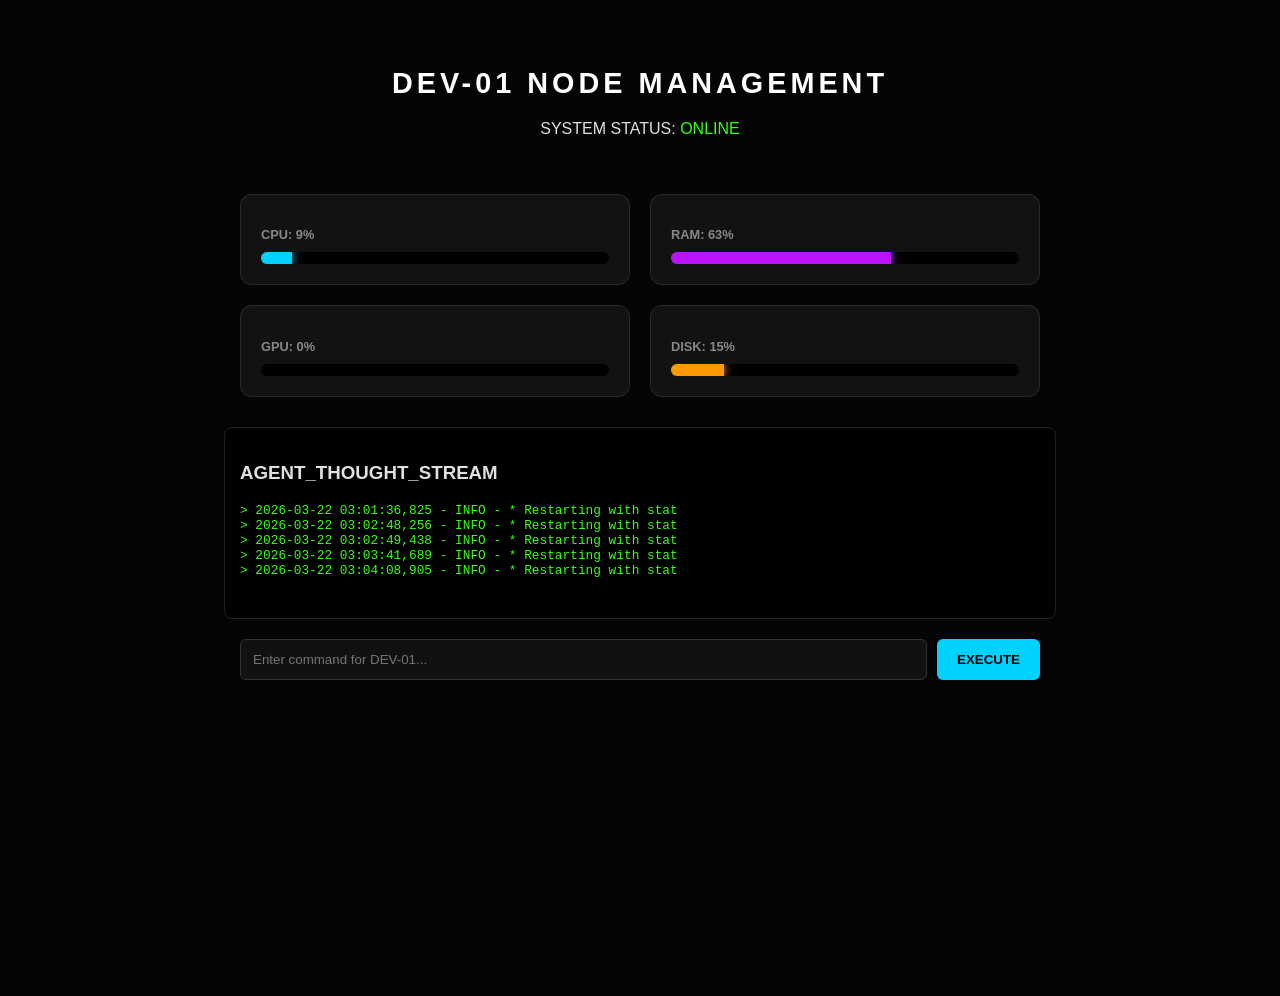
==== Website/index.html @ adb6b615 "feat: Implement system statistics monitoring and display, refactor file management tools, and introd" ====
<!DOCTYPE html>
<html lang="en">

<head>
  <meta charset="UTF-8">
  <meta name="viewport" content="width=device-width, initial-scale=1.0">
  <title>DEV-01 Command Center</title>
  <link rel="stylesheet" href="styles.css">
</head>

<body>

  <header>
    <h1>DEV-01 NODE MANAGEMENT</h1>
    <p>SYSTEM STATUS: <span id="status-text">INITIALIZING...</span></p>
  </header>

  <main id="system-status">
    <div class="status-card cpu">
      <h3>CPU LOAD</h3>
      <div class="bar">
        <div class="fill"></div>
      </div>
    </div>

    <div class="status-card ram">
      <h3>MEMORY USAGE</h3>
      <div class="bar">
        <div class="fill"></div>
      </div>
    </div>

    <div class="status-card network">
      <h3>GPU UTILIZATION</h3>
      <div class="bar">
        <div class="fill"></div>
      </div>
    </div>

    <div class="status-card storage">
      <h3>DISK CAPACITY</h3>
      <div class="bar">
        <div class="fill"></div>
      </div>
    </div>
  </main>

  <section id="console-container">
    <h3>AGENT_THOUGHT_STREAM</h3>
    <div id="log-display"></div>
  </section>

  <section id="command-center">
    <input type="text" id="user-input" placeholder="Enter command for DEV-01..." autocomplete="off">
    <button id="send-btn">EXECUTE</button>
  </section>

  <script src="app.js"></script>
</body>

</html>
---- Website/styles.css ----
:root {
  --bg-dark: #050505;
  --card-bg: rgba(20, 20, 20, 0.9);
  --neon-blue: #00d2ff;
  --neon-purple: #bc13fe;
  --neon-green: #39ff14;
  --neon-orange: #ff9900;
  --text-main: #e0e0e0;
}

body {
  background-color: var(--bg-dark);
  color: var(--text-main);
  font-family: 'Segoe UI', Tahoma, Geneva, Verdana, sans-serif;
  display: flex;
  flex-direction: column;
  align-items: center;
  padding: 40px;
  min-height: 100vh;
}

header {
  text-align: center;
  margin-bottom: 40px;
}

header h1 {
  letter-spacing: 4px;
  font-size: 1.8rem;
  color: #fff;
}

#system-status {
  display: grid;
  grid-template-columns: repeat(2, 1fr);
  gap: 20px;
  width: 100%;
  max-width: 800px;
}

.status-card {
  background: var(--card-bg);
  border: 1px solid rgba(255, 255, 255, 0.1);
  border-radius: 12px;
  padding: 20px;
}

.status-card h3 {
  font-size: 0.8rem;
  color: #888;
  margin-bottom: 10px;
}

.bar {
  width: 100%;
  height: 12px;
  background: #000;
  border-radius: 6px;
  overflow: hidden;
}

.fill {
  height: 100%;
  width: 0%;
  transition: width 0.8s ease-in-out;
}

/* Neon Glows */
.cpu .fill {
  background: var(--neon-blue);
  box-shadow: 0 0 10px var(--neon-blue);
}

.ram .fill {
  background: var(--neon-purple);
  box-shadow: 0 0 10px var(--neon-purple);
}

.network .fill {
  background: var(--neon-green);
  box-shadow: 0 0 10px var(--neon-green);
}

.storage .fill {
  background: var(--neon-orange);
  box-shadow: 0 0 10px var(--neon-orange);
}

#console-container {
  margin-top: 30px;
  width: 100%;
  max-width: 800px;
  background: #000;
  padding: 15px;
  border-radius: 8px;
  border: 1px solid #222;
}

#log-display {
  height: 100px;
  color: var(--neon-green);
  font-family: 'Courier New', monospace;
  font-size: 0.8rem;
  overflow-y: hidden;
}

/* Command Center Styling */
#command-center {
  margin-top: 20px;
  width: 100%;
  max-width: 800px;
  display: flex;
  gap: 10px;
}

#user-input {
  flex-grow: 1;
  background: #111;
  border: 1px solid #333;
  padding: 12px;
  color: #fff;
  border-radius: 6px;
  outline: none;
}

#send-btn {
  background: var(--neon-blue);
  border: none;
  padding: 0 20px;
  border-radius: 6px;
  font-weight: bold;
  cursor: pointer;
}

#send-btn:disabled {
  background: #333;
  cursor: not-allowed;
}
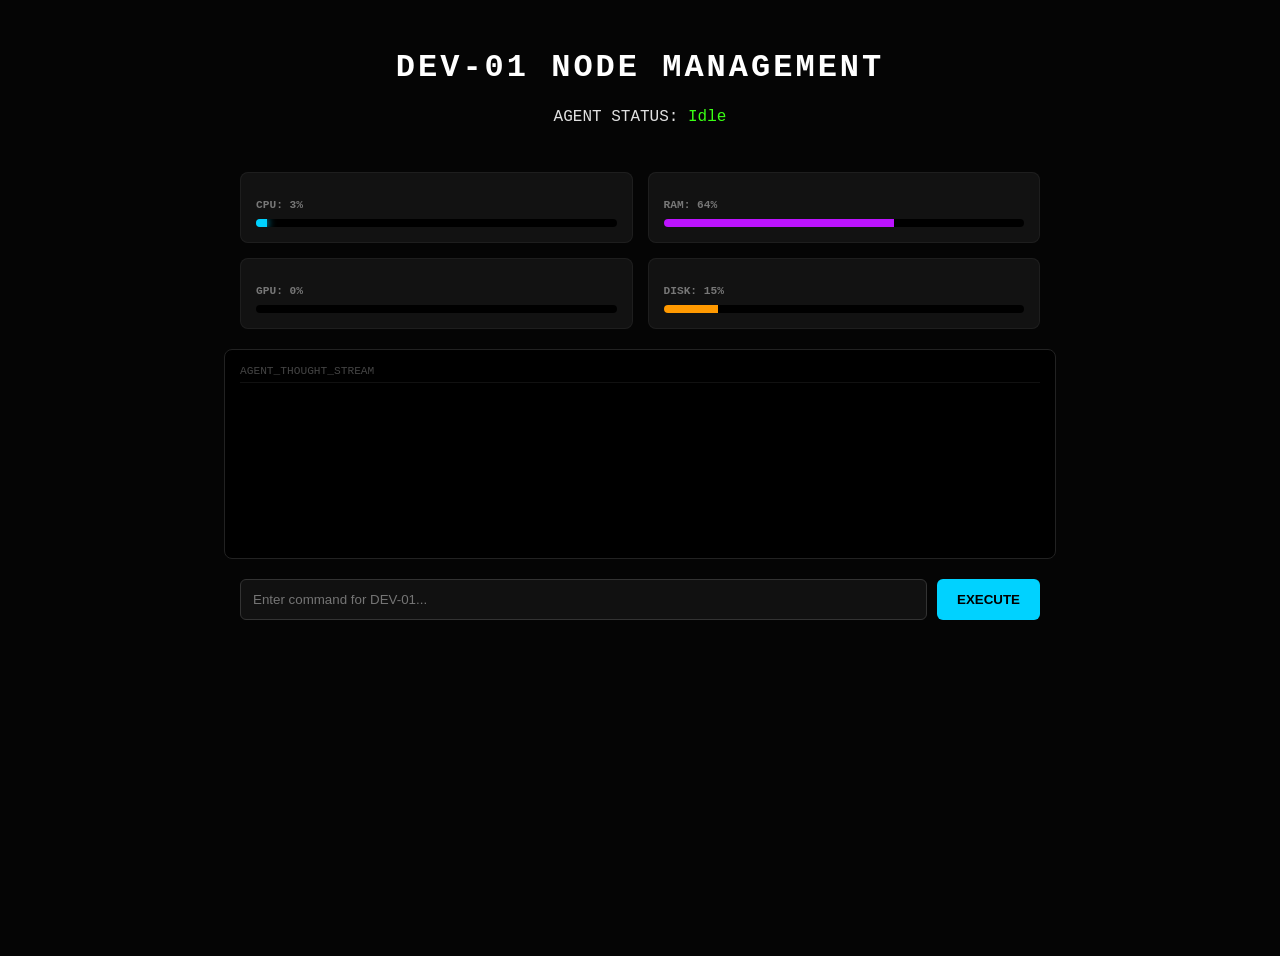
==== commit cc1a30f0: "feat: Remove curses dashboard, refine agent tools and status updates, and update web UI styling." ====
--- a/Website/index.html
+++ b/Website/index.html
@@ -12,42 +12,40 @@
 
   <header>
     <h1>DEV-01 NODE MANAGEMENT</h1>
-    <p>SYSTEM STATUS: <span id="status-text">INITIALIZING...</span></p>
+    <p>AGENT STATUS: <span id="status-text">Idle</span></p>
   </header>
 
   <main id="system-status">
     <div class="status-card cpu">
-      <h3>CPU LOAD</h3>
+      <h3>CPU</h3>
       <div class="bar">
         <div class="fill"></div>
       </div>
     </div>
-
     <div class="status-card ram">
-      <h3>MEMORY USAGE</h3>
+      <h3>RAM</h3>
       <div class="bar">
         <div class="fill"></div>
       </div>
     </div>
-
     <div class="status-card network">
-      <h3>GPU UTILIZATION</h3>
+      <h3>GPU</h3>
       <div class="bar">
         <div class="fill"></div>
       </div>
     </div>
-
     <div class="status-card storage">
-      <h3>DISK CAPACITY</h3>
+      <h3>DISK</h3>
       <div class="bar">
         <div class="fill"></div>
       </div>
     </div>
   </main>
 
-  <section id="console-container">
-    <h3>AGENT_THOUGHT_STREAM</h3>
-    <div id="log-display"></div>
+  <section id="log-container">
+    <div class="container-header">AGENT_THOUGHT_STREAM</div>
+    <div id="log-display">
+    </div>
   </section>
 
   <section id="command-center">
@@ -55,6 +53,11 @@
     <button id="send-btn">EXECUTE</button>
   </section>
 
+  <section id="response-box" class="hidden">
+    <div class="response-header">MISSION_REPORT:</div>
+    <div id="response-content"></div>
+  </section>
+
   <script src="app.js"></script>
 </body>
 
--- a/Website/styles.css
+++ b/Website/styles.css
@@ -2,111 +2,114 @@
   --bg-dark: #050505;
   --card-bg: rgba(20, 20, 20, 0.9);
   --neon-blue: #00d2ff;
-  --neon-purple: #bc13fe;
   --neon-green: #39ff14;
-  --neon-orange: #ff9900;
   --text-main: #e0e0e0;
 }
 
 body {
   background-color: var(--bg-dark);
   color: var(--text-main);
-  font-family: 'Segoe UI', Tahoma, Geneva, Verdana, sans-serif;
+  font-family: 'Segoe UI', monospace;
   display: flex;
   flex-direction: column;
   align-items: center;
-  padding: 40px;
+  padding: 20px;
   min-height: 100vh;
 }
 
 header {
   text-align: center;
-  margin-bottom: 40px;
+  margin-bottom: 30px;
 }
 
 header h1 {
-  letter-spacing: 4px;
-  font-size: 1.8rem;
+  letter-spacing: 3px;
   color: #fff;
 }
 
+/* Hardware Grid */
 #system-status {
   display: grid;
   grid-template-columns: repeat(2, 1fr);
-  gap: 20px;
+  gap: 15px;
   width: 100%;
   max-width: 800px;
+  margin-bottom: 20px;
 }
 
 .status-card {
   background: var(--card-bg);
-  border: 1px solid rgba(255, 255, 255, 0.1);
-  border-radius: 12px;
-  padding: 20px;
+  border: 1px solid rgba(255, 255, 255, 0.05);
+  border-radius: 8px;
+  padding: 15px;
 }
 
 .status-card h3 {
-  font-size: 0.8rem;
-  color: #888;
-  margin-bottom: 10px;
+  font-size: 0.7rem;
+  color: #777;
+  margin-bottom: 8px;
 }
 
 .bar {
   width: 100%;
-  height: 12px;
+  height: 8px;
   background: #000;
-  border-radius: 6px;
+  border-radius: 4px;
   overflow: hidden;
 }
 
 .fill {
   height: 100%;
   width: 0%;
-  transition: width 0.8s ease-in-out;
+  transition: width 0.5s ease;
 }
 
-/* Neon Glows */
 .cpu .fill {
   background: var(--neon-blue);
-  box-shadow: 0 0 10px var(--neon-blue);
+  box-shadow: 0 0 8px var(--neon-blue);
 }
 
 .ram .fill {
-  background: var(--neon-purple);
-  box-shadow: 0 0 10px var(--neon-purple);
+  background: #bc13fe;
 }
 
 .network .fill {
   background: var(--neon-green);
-  box-shadow: 0 0 10px var(--neon-green);
 }
 
 .storage .fill {
-  background: var(--neon-orange);
-  box-shadow: 0 0 10px var(--neon-orange);
+  background: #ff9900;
 }
 
-#console-container {
-  margin-top: 30px;
+/* The Big Black Log Box */
+#log-container {
   width: 100%;
   max-width: 800px;
   background: #000;
+  border: 1px solid #222;
+  border-radius: 8px;
   padding: 15px;
-  border-radius: 8px;
-  border: 1px solid #222;
+  margin-bottom: 20px;
+}
+
+.container-header {
+  font-size: 0.7rem;
+  color: #444;
+  margin-bottom: 10px;
+  border-bottom: 1px solid #111;
+  padding-bottom: 5px;
 }
 
 #log-display {
-  height: 100px;
+  height: 150px;
+  overflow-y: auto;
   color: var(--neon-green);
-  font-family: 'Courier New', monospace;
-  font-size: 0.8rem;
-  overflow-y: hidden;
+  font-size: 0.85rem;
+  line-height: 1.6;
 }
 
-/* Command Center Styling */
+/* Command Center */
 #command-center {
-  margin-top: 20px;
   width: 100%;
   max-width: 800px;
   display: flex;
@@ -132,7 +135,17 @@
   cursor: pointer;
 }
 
-#send-btn:disabled {
-  background: #333;
-  cursor: not-allowed;
+/* Mission Report */
+#response-box {
+  margin-top: 15px;
+  width: 100%;
+  max-width: 800px;
+  padding: 15px;
+  background: rgba(0, 210, 255, 0.05);
+  border: 1px solid var(--neon-blue);
+  border-radius: 8px;
+}
+
+.hidden {
+  display: none;
 }
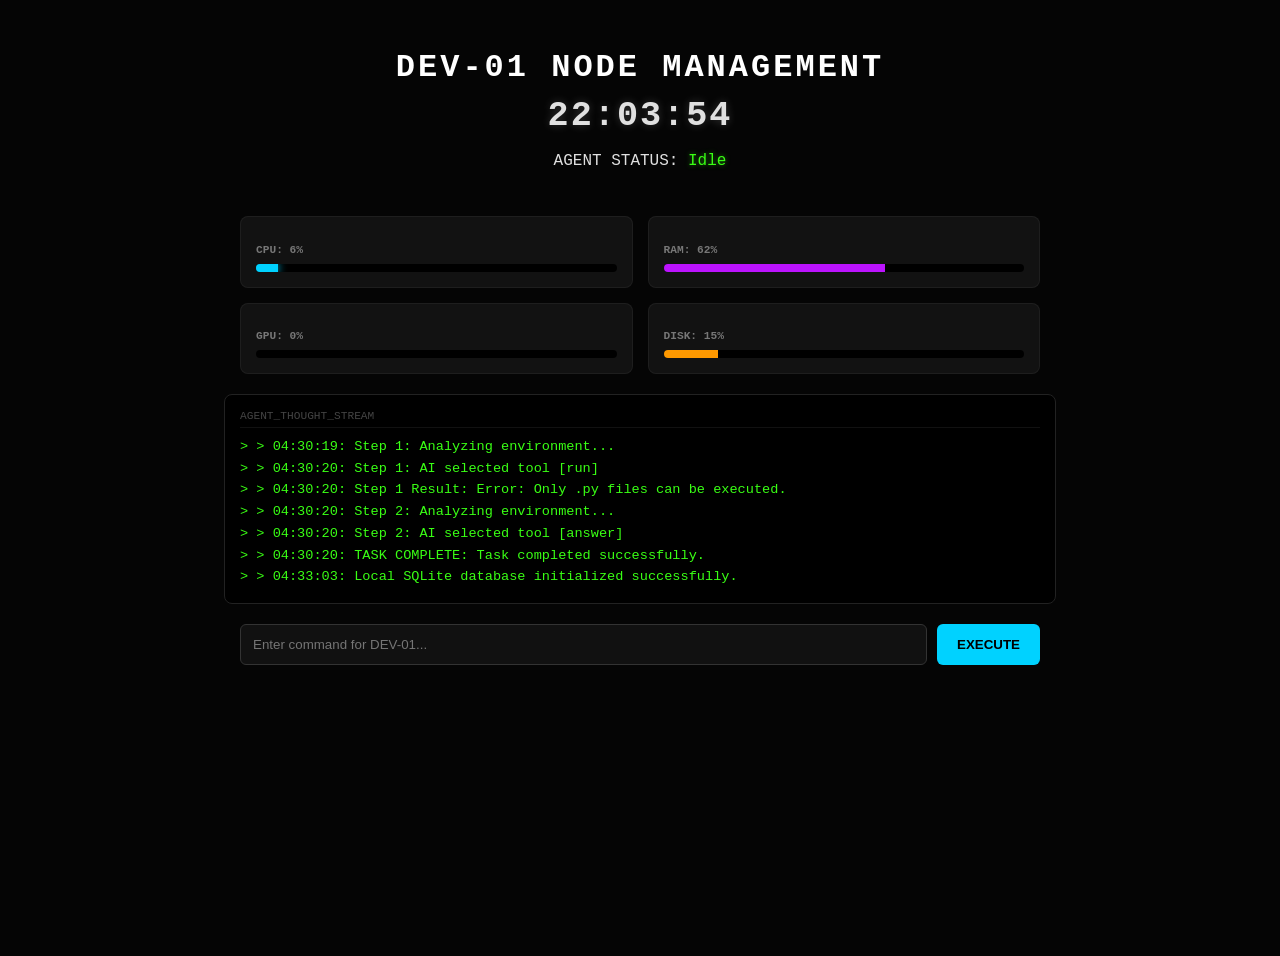
==== commit 7abad866: "feat: Implement digital clock, command history, and abort functionality in the main dashboard, repla" ====
--- a/Website/index.html
+++ b/Website/index.html
@@ -12,7 +12,8 @@
 
   <header>
     <h1>DEV-01 NODE MANAGEMENT</h1>
-    <p>AGENT STATUS: <span id="status-text">Idle</span></p>
+    <div id="digital-clock">00:00:00</div>
+    <p>AGENT STATUS: <span id="status-text" class="status-idle">Idle</span></p>
   </header>
 
   <main id="system-status">
@@ -44,13 +45,13 @@
 
   <section id="log-container">
     <div class="container-header">AGENT_THOUGHT_STREAM</div>
-    <div id="log-display">
-    </div>
+    <div id="log-display"></div>
   </section>
 
   <section id="command-center">
     <input type="text" id="user-input" placeholder="Enter command for DEV-01..." autocomplete="off">
     <button id="send-btn">EXECUTE</button>
+    <button id="abort-btn" class="hidden">ABORT TASK</button>
   </section>
 
   <section id="response-box" class="hidden">
--- a/Website/styles.css
+++ b/Website/styles.css
@@ -25,6 +25,17 @@
 header h1 {
   letter-spacing: 3px;
   color: #fff;
+  margin-bottom: 5px;
+}
+
+/* --- NEW: Clock Styling --- */
+#digital-clock {
+  font-size: 2.2rem;
+  color: var(--text-main);
+  font-weight: bold;
+  letter-spacing: 2px;
+  margin: 10px 0;
+  text-shadow: 0 0 10px rgba(255, 255, 255, 0.2);
 }
 
 /* Hardware Grid */
@@ -108,7 +119,7 @@
   line-height: 1.6;
 }
 
-/* Command Center */
+/* Update your existing #command-center elements */
 #command-center {
   width: 100%;
   max-width: 800px;
@@ -133,6 +144,49 @@
   border-radius: 6px;
   font-weight: bold;
   cursor: pointer;
+  color: #000;
+}
+
+/* NEW: Abort Button Styling */
+#abort-btn {
+  background: #ff0044;
+  border: 1px solid #ff0044;
+  padding: 0 20px;
+  border-radius: 6px;
+  font-weight: bold;
+  cursor: pointer;
+  color: #fff;
+  text-shadow: 0 0 5px rgba(0, 0, 0, 0.5);
+  transition: all 0.2s;
+}
+
+#abort-btn:hover {
+  background: #cc0033;
+  box-shadow: 0 0 10px #ff0044;
+}
+
+/* Ensure hidden overrides block */
+.hidden {
+  display: none !important;
+}
+
+#user-input {
+  flex-grow: 1;
+  background: #111;
+  border: 1px solid #333;
+  padding: 12px;
+  color: #fff;
+  border-radius: 6px;
+  outline: none;
+}
+
+#send-btn {
+  background: var(--neon-blue);
+  border: none;
+  padding: 0 20px;
+  border-radius: 6px;
+  font-weight: bold;
+  cursor: pointer;
 }
 
 /* Mission Report */
@@ -148,4 +202,20 @@
 
 .hidden {
   display: none;
+}
+
+/* Dedicated Status Classes */
+.status-idle {
+  color: #39ff14;
+  text-shadow: 0 0 5px rgba(57, 255, 20, 0.5);
+}
+
+.status-active {
+  color: #00d2ff;
+  text-shadow: 0 0 5px rgba(0, 210, 255, 0.5);
+}
+
+.status-error {
+  color: #ff0000;
+  font-weight: bold;
 }
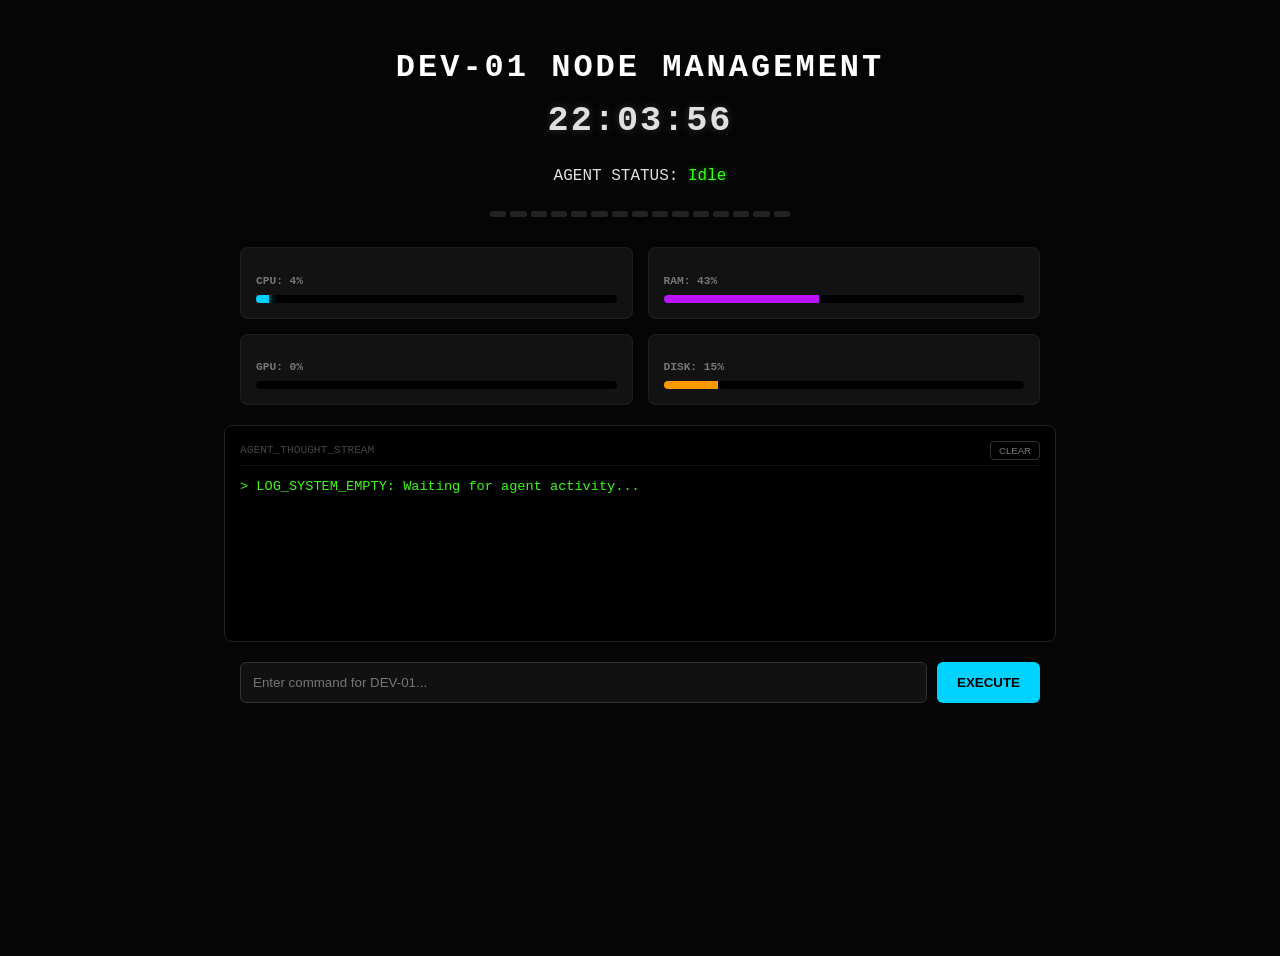
==== commit 76b157e6: "feat: Introduce an agent step progress bar with visual status feedback and add log clearing function" ====
--- a/Website/index.html
+++ b/Website/index.html
@@ -14,6 +14,8 @@
     <h1>DEV-01 NODE MANAGEMENT</h1>
     <div id="digital-clock">00:00:00</div>
     <p>AGENT STATUS: <span id="status-text" class="status-idle">Idle</span></p>
+
+    <div id="step-progress"></div>
   </header>
 
   <main id="system-status">
@@ -44,7 +46,10 @@
   </main>
 
   <section id="log-container">
-    <div class="container-header">AGENT_THOUGHT_STREAM</div>
+    <div class="container-header">
+      <span>AGENT_THOUGHT_STREAM</span>
+      <button id="clear-btn">CLEAR</button>
+    </div>
     <div id="log-display"></div>
   </section>
 
--- a/Website/styles.css
+++ b/Website/styles.css
@@ -20,6 +20,10 @@
 header {
   text-align: center;
   margin-bottom: 30px;
+  width: 100%;
+  display: flex;
+  flex-direction: column;
+  align-items: center;
 }
 
 header h1 {
@@ -28,7 +32,6 @@
   margin-bottom: 5px;
 }
 
-/* --- NEW: Clock Styling --- */
 #digital-clock {
   font-size: 2.2rem;
   color: var(--text-main);
@@ -119,7 +122,7 @@
   line-height: 1.6;
 }
 
-/* Update your existing #command-center elements */
+/* Command Center */
 #command-center {
   width: 100%;
   max-width: 800px;
@@ -147,7 +150,7 @@
   color: #000;
 }
 
-/* NEW: Abort Button Styling */
+/* Abort Button Styling */
 #abort-btn {
   background: #ff0044;
   border: 1px solid #ff0044;
@@ -165,9 +168,131 @@
   box-shadow: 0 0 10px #ff0044;
 }
 
-/* Ensure hidden overrides block */
+/* Mission Report */
+#response-box {
+  margin-top: 15px;
+  width: 100%;
+  max-width: 800px;
+  padding: 15px;
+  background: rgba(0, 210, 255, 0.05);
+  border: 1px solid var(--neon-blue);
+  border-radius: 8px;
+}
+
 .hidden {
   display: none !important;
+}
+
+/* Dedicated Status Classes */
+.status-idle {
+  color: #39ff14;
+  text-shadow: 0 0 5px rgba(57, 255, 20, 0.5);
+}
+
+.status-active {
+  color: #00d2ff;
+  text-shadow: 0 0 5px rgba(0, 210, 255, 0.5);
+}
+
+.status-error {
+  color: #ff0000;
+  font-weight: bold;
+}
+
+/* --- NEW: Step Progress Bar --- */
+#step-progress {
+  display: flex;
+  gap: 4px;
+  width: 100%;
+  max-width: 300px;
+  margin-top: 10px;
+}
+
+.step-segment {
+  flex-grow: 1;
+  height: 6px;
+  background: #222;
+  /* Empty state */
+  border-radius: 2px;
+  transition: all 0.3s ease;
+}
+
+/* The blue active chunks */
+.step-segment.active {
+  background: var(--neon-blue);
+  box-shadow: 0 0 6px var(--neon-blue);
+}
+
+/* The green success flash */
+.step-segment.success {
+  background: var(--neon-green);
+  box-shadow: 0 0 8px var(--neon-green);
+}
+
+/* The red error/abort flash */
+.step-segment.error {
+  background: #ff0044;
+  box-shadow: 0 0 8px #ff0044;
+}
+
+/* ... Keep all your existing top CSS ... */
+
+/* Update The Big Black Log Box */
+#log-container {
+  width: 100%;
+  max-width: 800px;
+  background: #000;
+  border: 1px solid #222;
+  border-radius: 8px;
+  padding: 15px;
+  margin-bottom: 20px;
+}
+
+/* NEW: Flexbox for the header */
+.container-header {
+  font-size: 0.7rem;
+  color: #444;
+  margin-bottom: 10px;
+  border-bottom: 1px solid #111;
+  padding-bottom: 5px;
+  display: flex;
+  justify-content: space-between;
+  align-items: center;
+}
+
+#log-display {
+  height: 150px;
+  overflow-y: auto;
+  color: var(--neon-green);
+  font-size: 0.85rem;
+  line-height: 1.6;
+}
+
+/* NEW: The Clear Button */
+#clear-btn {
+  background: transparent;
+  border: 1px solid #333;
+  color: #777;
+  font-size: 0.6rem;
+  padding: 3px 8px;
+  border-radius: 4px;
+  cursor: pointer;
+  transition: all 0.2s;
+}
+
+#clear-btn:hover {
+  background: #ff0044;
+  color: #fff;
+  border-color: #ff0044;
+  box-shadow: 0 0 5px #ff0044;
+}
+
+/* Command Center */
+#command-center {
+  width: 100%;
+  max-width: 800px;
+  display: flex;
+  gap: 10px;
 }
 
 #user-input {
@@ -187,6 +312,25 @@
   border-radius: 6px;
   font-weight: bold;
   cursor: pointer;
+  color: #000;
+}
+
+/* Abort Button Styling */
+#abort-btn {
+  background: #ff0044;
+  border: 1px solid #ff0044;
+  padding: 0 20px;
+  border-radius: 6px;
+  font-weight: bold;
+  cursor: pointer;
+  color: #fff;
+  text-shadow: 0 0 5px rgba(0, 0, 0, 0.5);
+  transition: all 0.2s;
+}
+
+#abort-btn:hover {
+  background: #cc0033;
+  box-shadow: 0 0 10px #ff0044;
 }
 
 /* Mission Report */
@@ -201,7 +345,7 @@
 }
 
 .hidden {
-  display: none;
+  display: none !important;
 }
 
 /* Dedicated Status Classes */
@@ -218,4 +362,36 @@
 .status-error {
   color: #ff0000;
   font-weight: bold;
+}
+
+/* Step Progress Bar */
+#step-progress {
+  display: flex;
+  gap: 4px;
+  width: 100%;
+  max-width: 300px;
+  margin-top: 10px;
+}
+
+.step-segment {
+  flex-grow: 1;
+  height: 6px;
+  background: #222;
+  border-radius: 2px;
+  transition: all 0.3s ease;
+}
+
+.step-segment.active {
+  background: var(--neon-blue);
+  box-shadow: 0 0 6px var(--neon-blue);
+}
+
+.step-segment.success {
+  background: var(--neon-green);
+  box-shadow: 0 0 8px var(--neon-green);
+}
+
+.step-segment.error {
+  background: #ff0044;
+  box-shadow: 0 0 8px #ff0044;
 }
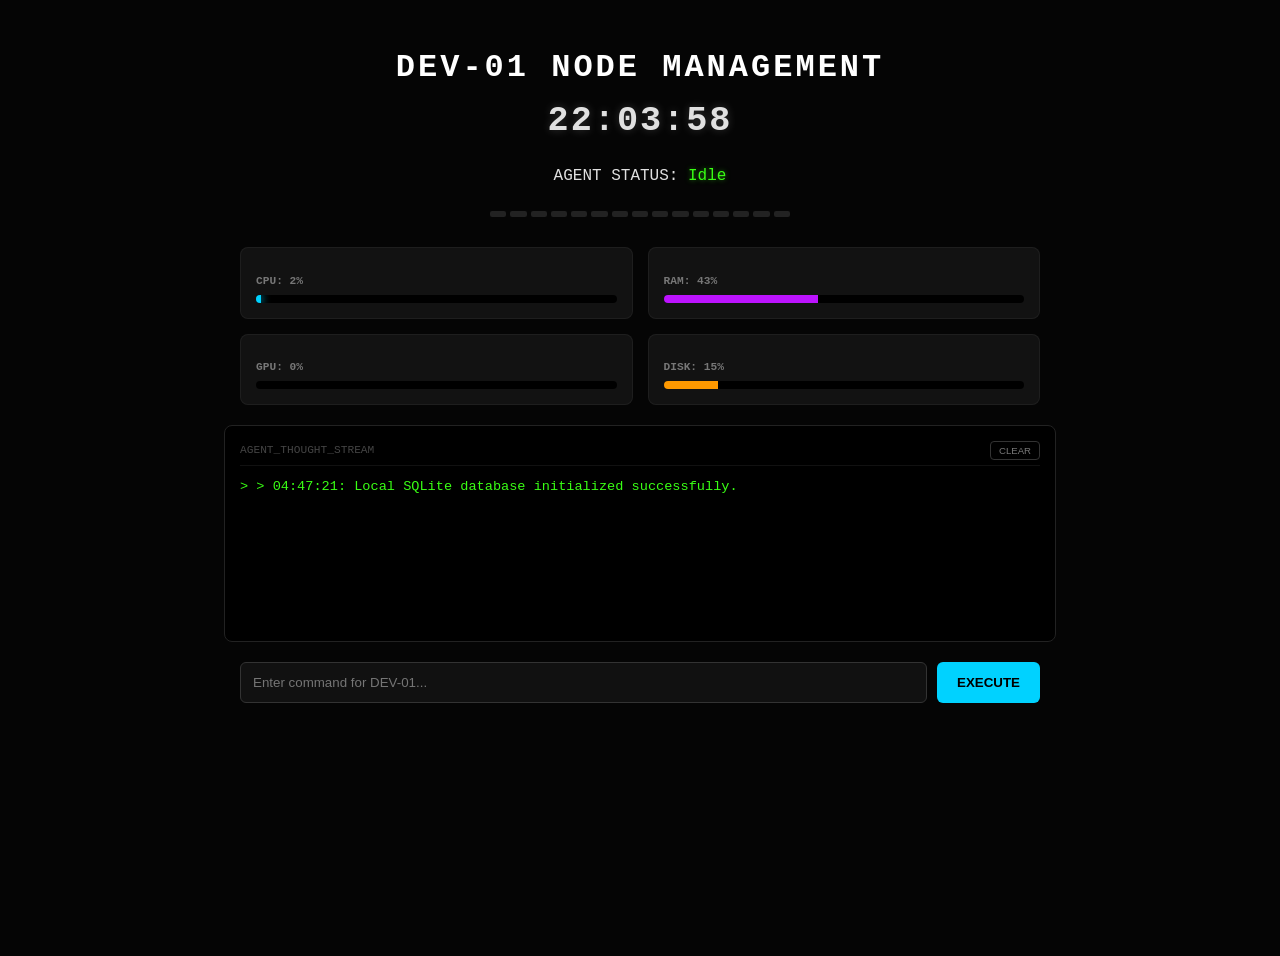
==== commit 0fbd5f53: "feat: Implement CPU and GPU temperature monitoring with a visual thermal meltdown alarm." ====
--- a/Website/index.html
+++ b/Website/index.html
@@ -20,7 +20,7 @@
 
   <main id="system-status">
     <div class="status-card cpu">
-      <h3>CPU</h3>
+      <h3>CPU <span id="cpu-temp" class="temp-display">--°C</span></h3>
       <div class="bar">
         <div class="fill"></div>
       </div>
@@ -32,7 +32,7 @@
       </div>
     </div>
     <div class="status-card network">
-      <h3>GPU</h3>
+      <h3>GPU <span id="gpu-temp" class="temp-display">--°C</span></h3>
       <div class="bar">
         <div class="fill"></div>
       </div>
--- a/Website/styles.css
+++ b/Website/styles.css
@@ -15,6 +15,7 @@
   align-items: center;
   padding: 20px;
   min-height: 100vh;
+  transition: background-color 0.2s;
 }
 
 header {
@@ -62,6 +63,15 @@
   font-size: 0.7rem;
   color: #777;
   margin-bottom: 8px;
+  position: relative;
+}
+
+/* NEW: Temperature Text Styling */
+.temp-display {
+  float: right;
+  color: #fff;
+  font-weight: bold;
+  text-shadow: 0 0 5px rgba(255, 255, 255, 0.3);
 }
 
 .bar {
@@ -112,6 +122,9 @@
   margin-bottom: 10px;
   border-bottom: 1px solid #111;
   padding-bottom: 5px;
+  display: flex;
+  justify-content: space-between;
+  align-items: center;
 }
 
 #log-display {
@@ -122,153 +135,6 @@
   line-height: 1.6;
 }
 
-/* Command Center */
-#command-center {
-  width: 100%;
-  max-width: 800px;
-  display: flex;
-  gap: 10px;
-}
-
-#user-input {
-  flex-grow: 1;
-  background: #111;
-  border: 1px solid #333;
-  padding: 12px;
-  color: #fff;
-  border-radius: 6px;
-  outline: none;
-}
-
-#send-btn {
-  background: var(--neon-blue);
-  border: none;
-  padding: 0 20px;
-  border-radius: 6px;
-  font-weight: bold;
-  cursor: pointer;
-  color: #000;
-}
-
-/* Abort Button Styling */
-#abort-btn {
-  background: #ff0044;
-  border: 1px solid #ff0044;
-  padding: 0 20px;
-  border-radius: 6px;
-  font-weight: bold;
-  cursor: pointer;
-  color: #fff;
-  text-shadow: 0 0 5px rgba(0, 0, 0, 0.5);
-  transition: all 0.2s;
-}
-
-#abort-btn:hover {
-  background: #cc0033;
-  box-shadow: 0 0 10px #ff0044;
-}
-
-/* Mission Report */
-#response-box {
-  margin-top: 15px;
-  width: 100%;
-  max-width: 800px;
-  padding: 15px;
-  background: rgba(0, 210, 255, 0.05);
-  border: 1px solid var(--neon-blue);
-  border-radius: 8px;
-}
-
-.hidden {
-  display: none !important;
-}
-
-/* Dedicated Status Classes */
-.status-idle {
-  color: #39ff14;
-  text-shadow: 0 0 5px rgba(57, 255, 20, 0.5);
-}
-
-.status-active {
-  color: #00d2ff;
-  text-shadow: 0 0 5px rgba(0, 210, 255, 0.5);
-}
-
-.status-error {
-  color: #ff0000;
-  font-weight: bold;
-}
-
-/* --- NEW: Step Progress Bar --- */
-#step-progress {
-  display: flex;
-  gap: 4px;
-  width: 100%;
-  max-width: 300px;
-  margin-top: 10px;
-}
-
-.step-segment {
-  flex-grow: 1;
-  height: 6px;
-  background: #222;
-  /* Empty state */
-  border-radius: 2px;
-  transition: all 0.3s ease;
-}
-
-/* The blue active chunks */
-.step-segment.active {
-  background: var(--neon-blue);
-  box-shadow: 0 0 6px var(--neon-blue);
-}
-
-/* The green success flash */
-.step-segment.success {
-  background: var(--neon-green);
-  box-shadow: 0 0 8px var(--neon-green);
-}
-
-/* The red error/abort flash */
-.step-segment.error {
-  background: #ff0044;
-  box-shadow: 0 0 8px #ff0044;
-}
-
-/* ... Keep all your existing top CSS ... */
-
-/* Update The Big Black Log Box */
-#log-container {
-  width: 100%;
-  max-width: 800px;
-  background: #000;
-  border: 1px solid #222;
-  border-radius: 8px;
-  padding: 15px;
-  margin-bottom: 20px;
-}
-
-/* NEW: Flexbox for the header */
-.container-header {
-  font-size: 0.7rem;
-  color: #444;
-  margin-bottom: 10px;
-  border-bottom: 1px solid #111;
-  padding-bottom: 5px;
-  display: flex;
-  justify-content: space-between;
-  align-items: center;
-}
-
-#log-display {
-  height: 150px;
-  overflow-y: auto;
-  color: var(--neon-green);
-  font-size: 0.85rem;
-  line-height: 1.6;
-}
-
-/* NEW: The Clear Button */
 #clear-btn {
   background: transparent;
   border: 1px solid #333;
@@ -315,7 +181,6 @@
   color: #000;
 }
 
-/* Abort Button Styling */
 #abort-btn {
   background: #ff0044;
   border: 1px solid #ff0044;
@@ -333,7 +198,6 @@
   box-shadow: 0 0 10px #ff0044;
 }
 
-/* Mission Report */
 #response-box {
   margin-top: 15px;
   width: 100%;
@@ -348,7 +212,6 @@
   display: none !important;
 }
 
-/* Dedicated Status Classes */
 .status-idle {
   color: #39ff14;
   text-shadow: 0 0 5px rgba(57, 255, 20, 0.5);
@@ -394,4 +257,39 @@
 .step-segment.error {
   background: #ff0044;
   box-shadow: 0 0 8px #ff0044;
+}
+
+/* --- NEW: THE THERMAL MELTDOWN ANIMATION --- */
+@keyframes thermalAlarm {
+  0% {
+    background-color: var(--bg-dark);
+  }
+
+  50% {
+    background-color: #aa0000;
+  }
+
+  75% {
+    background-color: #ffffff;
+  }
+
+  100% {
+    background-color: var(--bg-dark);
+  }
+}
+
+body.thermal-meltdown {
+  animation: thermalAlarm 0.8s infinite;
+}
+
+body.thermal-meltdown h1,
+body.thermal-meltdown #digital-clock {
+  color: #fff;
+  text-shadow: 0 0 15px #000;
+}
+
+body.thermal-meltdown .status-card {
+  background: rgba(0, 0, 0, 0.9);
+  /* Keep cards dark so you can still read them */
+  border-color: #ff0044;
 }
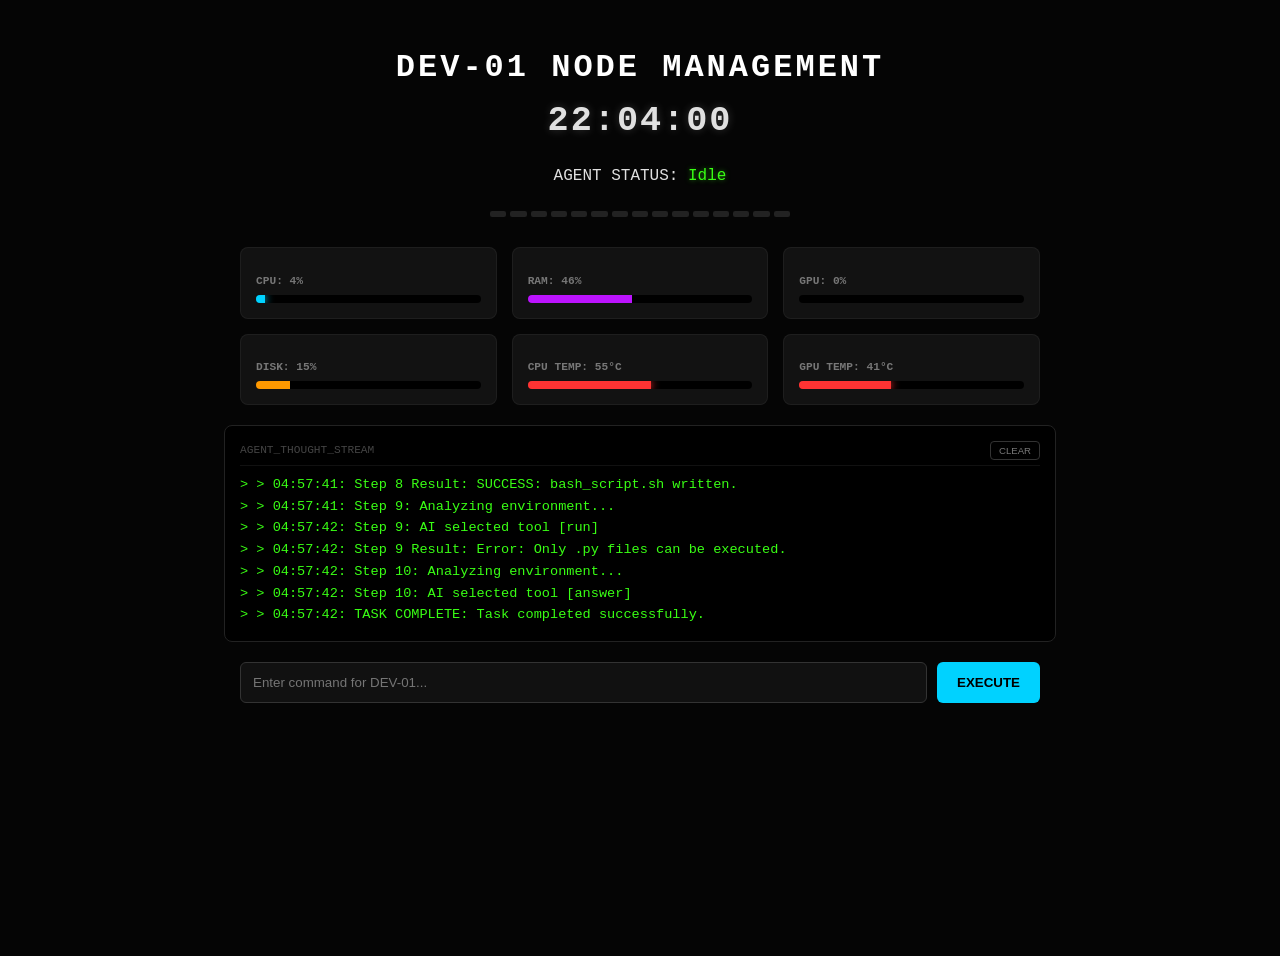
==== commit 40ef7d1b: "feat: Implement a new `bash` tool for agents and overhaul the web UI's system status display with te" ====
--- a/Website/index.html
+++ b/Website/index.html
@@ -20,7 +20,7 @@
 
   <main id="system-status">
     <div class="status-card cpu">
-      <h3>CPU <span id="cpu-temp" class="temp-display">--°C</span></h3>
+      <h3>CPU</h3>
       <div class="bar">
         <div class="fill"></div>
       </div>
@@ -32,13 +32,25 @@
       </div>
     </div>
     <div class="status-card network">
-      <h3>GPU <span id="gpu-temp" class="temp-display">--°C</span></h3>
+      <h3>GPU</h3>
       <div class="bar">
         <div class="fill"></div>
       </div>
     </div>
     <div class="status-card storage">
       <h3>DISK</h3>
+      <div class="bar">
+        <div class="fill"></div>
+      </div>
+    </div>
+    <div class="status-card cpu-temp">
+      <h3>CPU TEMP</h3>
+      <div class="bar">
+        <div class="fill"></div>
+      </div>
+    </div>
+    <div class="status-card gpu-temp">
+      <h3>GPU TEMP</h3>
       <div class="bar">
         <div class="fill"></div>
       </div>
--- a/Website/styles.css
+++ b/Website/styles.css
@@ -42,10 +42,10 @@
   text-shadow: 0 0 10px rgba(255, 255, 255, 0.2);
 }
 
-/* Hardware Grid */
+/* Hardware Grid - OPTIMIZED for 6 cards (3 columns, 2 rows) */
 #system-status {
   display: grid;
-  grid-template-columns: repeat(2, 1fr);
+  grid-template-columns: repeat(3, 1fr);
   gap: 15px;
   width: 100%;
   max-width: 800px;
@@ -66,14 +66,6 @@
   position: relative;
 }
 
-/* NEW: Temperature Text Styling */
-.temp-display {
-  float: right;
-  color: #fff;
-  font-weight: bold;
-  text-shadow: 0 0 5px rgba(255, 255, 255, 0.3);
-}
-
 .bar {
   width: 100%;
   height: 8px;
@@ -103,6 +95,17 @@
 
 .storage .fill {
   background: #ff9900;
+}
+
+/* NEW: Thermal Bar Colors */
+.cpu-temp .fill {
+  background: #ff3333;
+  box-shadow: 0 0 8px #ff3333;
+}
+
+.gpu-temp .fill {
+  background: #ff3333;
+  box-shadow: 0 0 8px #ff3333;
 }
 
 /* The Big Black Log Box */
@@ -259,7 +262,7 @@
   box-shadow: 0 0 8px #ff0044;
 }
 
-/* --- NEW: THE THERMAL MELTDOWN ANIMATION --- */
+/* THE THERMAL MELTDOWN ANIMATION */
 @keyframes thermalAlarm {
   0% {
     background-color: var(--bg-dark);
@@ -290,6 +293,5 @@
 
 body.thermal-meltdown .status-card {
   background: rgba(0, 0, 0, 0.9);
-  /* Keep cards dark so you can still read them */
   border-color: #ff0044;
 }
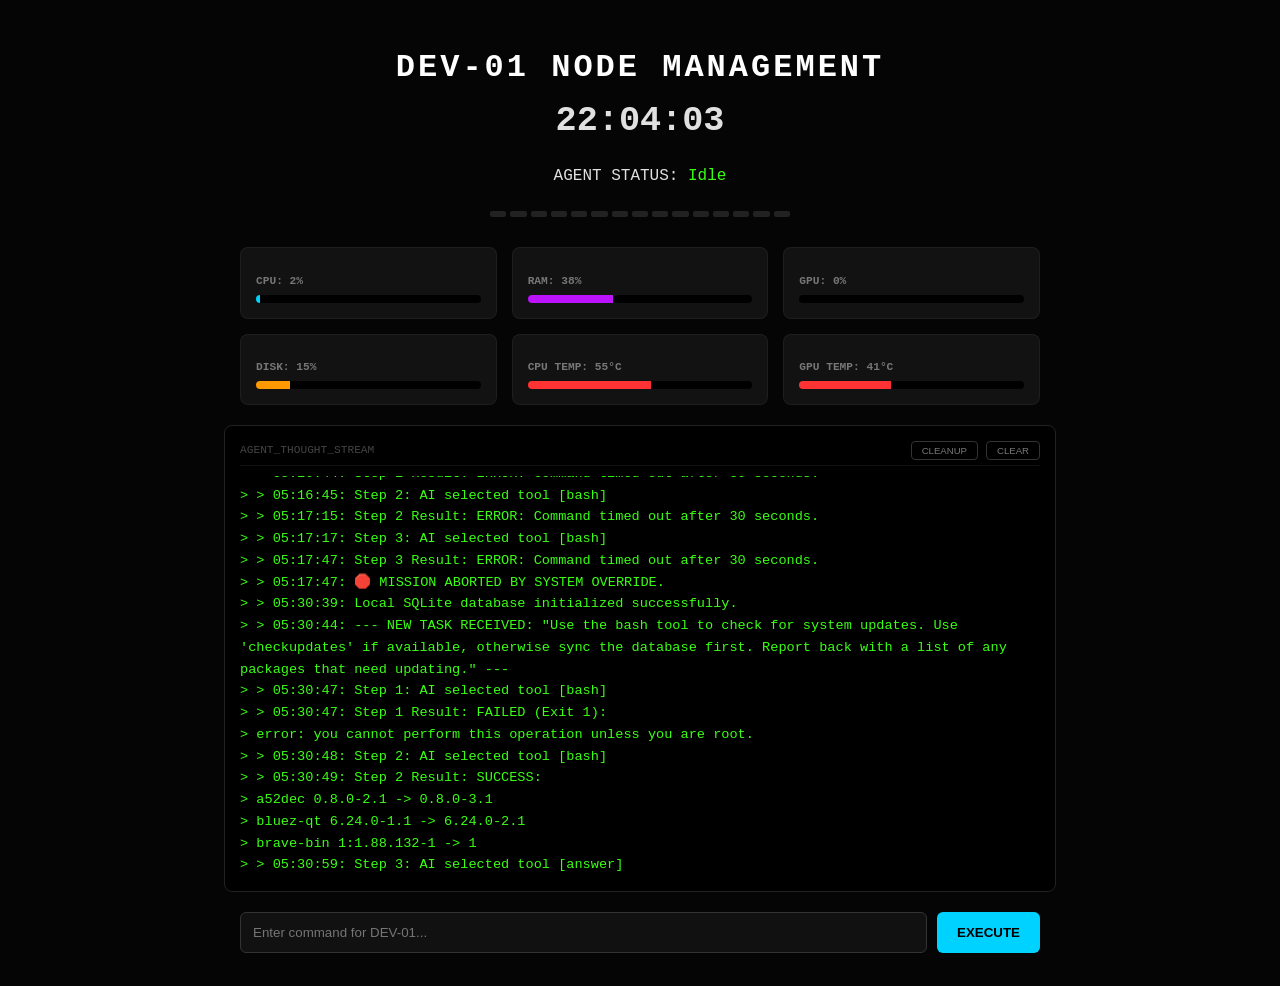
==== commit f3a6ceb7: "feat: Implement persistent agent rules, add an action loop guard, and refine UI styles with new ambe" ====
--- a/Website/index.html
+++ b/Website/index.html
@@ -60,7 +60,10 @@
   <section id="log-container">
     <div class="container-header">
       <span>AGENT_THOUGHT_STREAM</span>
-      <button id="clear-btn">CLEAR</button>
+      <div class="header-actions">
+        <button id="cleanup-btn">CLEANUP</button>
+        <button id="clear-btn">CLEAR</button>
+      </div>
     </div>
     <div id="log-display"></div>
   </section>
--- a/Website/styles.css
+++ b/Website/styles.css
@@ -3,6 +3,7 @@
   --card-bg: rgba(20, 20, 20, 0.9);
   --neon-blue: #00d2ff;
   --neon-green: #39ff14;
+  --neon-amber: #ff9900;
   --text-main: #e0e0e0;
 }
 
@@ -15,7 +16,6 @@
   align-items: center;
   padding: 20px;
   min-height: 100vh;
-  transition: background-color 0.2s;
 }
 
 header {
@@ -37,12 +37,9 @@
   font-size: 2.2rem;
   color: var(--text-main);
   font-weight: bold;
-  letter-spacing: 2px;
   margin: 10px 0;
-  text-shadow: 0 0 10px rgba(255, 255, 255, 0.2);
-}
-
-/* Hardware Grid - OPTIMIZED for 6 cards (3 columns, 2 rows) */
+}
+
 #system-status {
   display: grid;
   grid-template-columns: repeat(3, 1fr);
@@ -63,7 +60,6 @@
   font-size: 0.7rem;
   color: #777;
   margin-bottom: 8px;
-  position: relative;
 }
 
 .bar {
@@ -82,7 +78,6 @@
 
 .cpu .fill {
   background: var(--neon-blue);
-  box-shadow: 0 0 8px var(--neon-blue);
 }
 
 .ram .fill {
@@ -97,18 +92,11 @@
   background: #ff9900;
 }
 
-/* NEW: Thermal Bar Colors */
-.cpu-temp .fill {
-  background: #ff3333;
-  box-shadow: 0 0 8px #ff3333;
-}
-
+.cpu-temp .fill,
 .gpu-temp .fill {
   background: #ff3333;
-  box-shadow: 0 0 8px #ff3333;
-}
-
-/* The Big Black Log Box */
+}
+
 #log-container {
   width: 100%;
   max-width: 800px;
@@ -122,28 +110,47 @@
 .container-header {
   font-size: 0.7rem;
   color: #444;
+  display: flex;
+  justify-content: space-between;
+  align-items: center;
   margin-bottom: 10px;
   border-bottom: 1px solid #111;
   padding-bottom: 5px;
-  display: flex;
-  justify-content: space-between;
-  align-items: center;
+}
+
+.header-actions {
+  display: flex;
+  gap: 8px;
 }
 
 #log-display {
-  height: 150px;
-  overflow-y: auto;
+  height: 400px;
+  overflow-y: scroll;
   color: var(--neon-green);
   font-size: 0.85rem;
   line-height: 1.6;
 }
 
-#clear-btn {
+#log-display::-webkit-scrollbar {
+  width: 6px;
+}
+
+#log-display::-webkit-scrollbar-track {
+  background: #000;
+}
+
+#log-display::-webkit-scrollbar-thumb {
+  background: #333;
+  border-radius: 3px;
+}
+
+#clear-btn,
+#cleanup-btn {
   background: transparent;
   border: 1px solid #333;
   color: #777;
   font-size: 0.6rem;
-  padding: 3px 8px;
+  padding: 3px 10px;
   border-radius: 4px;
   cursor: pointer;
   transition: all 0.2s;
@@ -153,10 +160,15 @@
   background: #ff0044;
   color: #fff;
   border-color: #ff0044;
-  box-shadow: 0 0 5px #ff0044;
-}
-
-/* Command Center */
+}
+
+#cleanup-btn:hover {
+  background: var(--neon-amber);
+  color: #000;
+  border-color: var(--neon-amber);
+  box-shadow: 0 0 8px var(--neon-amber);
+}
+
 #command-center {
   width: 100%;
   max-width: 800px;
@@ -181,24 +193,16 @@
   border-radius: 6px;
   font-weight: bold;
   cursor: pointer;
-  color: #000;
 }
 
 #abort-btn {
   background: #ff0044;
-  border: 1px solid #ff0044;
+  color: #fff;
+  border: none;
   padding: 0 20px;
   border-radius: 6px;
   font-weight: bold;
   cursor: pointer;
-  color: #fff;
-  text-shadow: 0 0 5px rgba(0, 0, 0, 0.5);
-  transition: all 0.2s;
-}
-
-#abort-btn:hover {
-  background: #cc0033;
-  box-shadow: 0 0 10px #ff0044;
 }
 
 #response-box {
@@ -217,12 +221,10 @@
 
 .status-idle {
   color: #39ff14;
-  text-shadow: 0 0 5px rgba(57, 255, 20, 0.5);
 }
 
 .status-active {
   color: #00d2ff;
-  text-shadow: 0 0 5px rgba(0, 210, 255, 0.5);
 }
 
 .status-error {
@@ -230,7 +232,6 @@
   font-weight: bold;
 }
 
-/* Step Progress Bar */
 #step-progress {
   display: flex;
   gap: 4px;
@@ -244,25 +245,20 @@
   height: 6px;
   background: #222;
   border-radius: 2px;
-  transition: all 0.3s ease;
 }
 
 .step-segment.active {
   background: var(--neon-blue);
-  box-shadow: 0 0 6px var(--neon-blue);
 }
 
 .step-segment.success {
   background: var(--neon-green);
-  box-shadow: 0 0 8px var(--neon-green);
 }
 
 .step-segment.error {
   background: #ff0044;
-  box-shadow: 0 0 8px #ff0044;
-}
-
-/* THE THERMAL MELTDOWN ANIMATION */
+}
+
 @keyframes thermalAlarm {
   0% {
     background-color: var(--bg-dark);
@@ -272,10 +268,6 @@
     background-color: #aa0000;
   }
 
-  75% {
-    background-color: #ffffff;
-  }
-
   100% {
     background-color: var(--bg-dark);
   }
@@ -283,15 +275,4 @@
 
 body.thermal-meltdown {
   animation: thermalAlarm 0.8s infinite;
-}
-
-body.thermal-meltdown h1,
-body.thermal-meltdown #digital-clock {
-  color: #fff;
-  text-shadow: 0 0 15px #000;
-}
-
-body.thermal-meltdown .status-card {
-  background: rgba(0, 0, 0, 0.9);
-  border-color: #ff0044;
 }
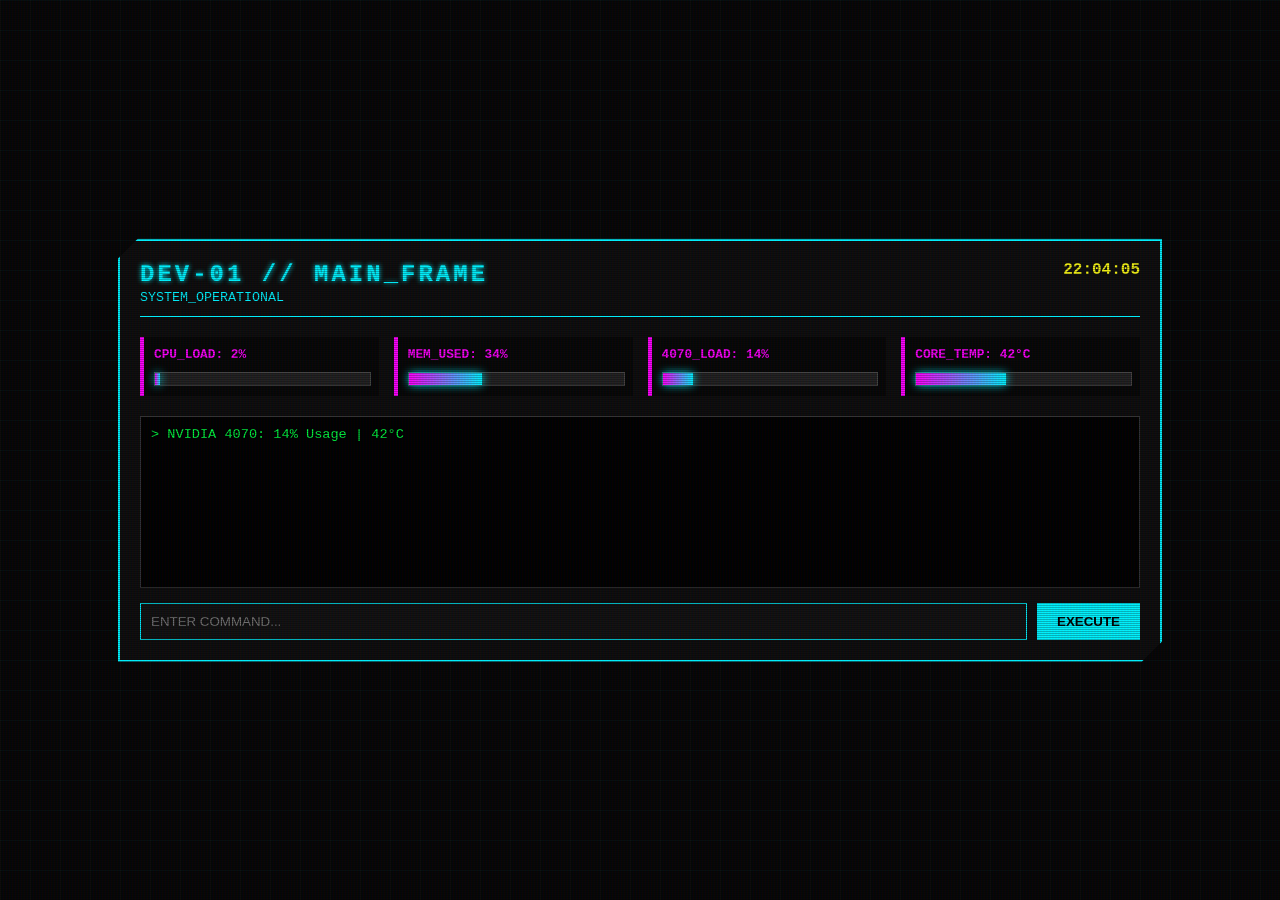
==== commit 941d3271: ""Refactored system stats to support NVIDIA 4070 and updated dashboard UI to cyberpunk theme"" ====
--- a/Website/index.html
+++ b/Website/index.html
@@ -4,81 +4,198 @@
 <head>
   <meta charset="UTF-8">
   <meta name="viewport" content="width=device-width, initial-scale=1.0">
-  <title>DEV-01 Command Center</title>
-  <link rel="stylesheet" href="styles.css">
+  <title>DEV-01 // NEURAL LINK</title>
+  <style>
+    :root {
+      --bg-color: #050505;
+      --panel-bg: rgba(15, 15, 15, 0.9);
+      --neon-cyan: #00f3ff;
+      --neon-magenta: #ff00ff;
+      --neon-yellow: #f3f315;
+      --text-main: #e0e0e0;
+      --border-glow: 0 0 10px rgba(0, 243, 255, 0.3);
+    }
+
+    body {
+      background-color: var(--bg-color);
+      color: var(--text-main);
+      font-family: 'Courier New', Courier, monospace;
+      margin: 0;
+      display: flex;
+      justify-content: center;
+      align-items: center;
+      height: 100vh;
+      overflow: hidden;
+      background-image:
+        linear-gradient(rgba(0, 243, 255, 0.03) 1px, transparent 1px),
+        linear-gradient(90deg, rgba(0, 243, 255, 0.03) 1px, transparent 1px);
+      background-size: 30px 30px;
+    }
+
+    body::before {
+      content: "";
+      position: absolute;
+      top: 0;
+      left: 0;
+      width: 100%;
+      height: 100%;
+      background: linear-gradient(rgba(18, 16, 16, 0) 50%, rgba(0, 0, 0, 0.25) 50%),
+        linear-gradient(90deg, rgba(255, 0, 0, 0.06), rgba(0, 255, 0, 0.02), rgba(0, 0, 255, 0.06));
+      background-size: 100% 2px, 3px 100%;
+      pointer-events: none;
+      z-index: 10;
+    }
+
+    .dashboard-container {
+      width: 90%;
+      max-width: 1000px;
+      background: var(--panel-bg);
+      border: 2px solid var(--neon-cyan);
+      box-shadow: var(--border-glow);
+      padding: 20px;
+      position: relative;
+      clip-path: polygon(0 20px, 20px 0, 100% 0, 100% calc(100% - 20px), calc(100% - 20px) 100%, 0 100%);
+    }
+
+    .header {
+      display: flex;
+      justify-content: space-between;
+      border-bottom: 1px solid var(--neon-cyan);
+      padding-bottom: 10px;
+      margin-bottom: 20px;
+    }
+
+    .header h1 {
+      margin: 0;
+      font-size: 1.5rem;
+      text-transform: uppercase;
+      letter-spacing: 3px;
+      color: var(--neon-cyan);
+      text-shadow: 0 0 5px var(--neon-cyan);
+    }
+
+    .stats-grid {
+      display: grid;
+      grid-template-columns: repeat(auto-fit, minmax(200px, 1fr));
+      gap: 15px;
+      margin-bottom: 20px;
+    }
+
+    .stat-card {
+      background: rgba(0, 0, 0, 0.5);
+      border-left: 4px solid var(--neon-magenta);
+      padding: 10px;
+    }
+
+    .stat-card h3 {
+      margin: 0 0 10px 0;
+      font-size: 0.8rem;
+      color: var(--neon-magenta);
+      text-transform: uppercase;
+    }
+
+    .progress-container {
+      width: 100%;
+      height: 12px;
+      background: #222;
+      border: 1px solid #444;
+      position: relative;
+    }
+
+    .fill {
+      height: 100%;
+      width: 0%;
+      background: linear-gradient(90deg, var(--neon-magenta), var(--neon-cyan));
+      box-shadow: 0 0 10px var(--neon-cyan);
+      transition: width 0.5s ease-in-out;
+    }
+
+    #log-display {
+      height: 150px;
+      background: #000;
+      border: 1px solid #333;
+      padding: 10px;
+      overflow-y: auto;
+      font-size: 0.85rem;
+      color: #00ff41;
+      margin-bottom: 15px;
+    }
+
+    .input-group {
+      display: flex;
+      gap: 10px;
+    }
+
+    input {
+      flex-grow: 1;
+      background: #111;
+      border: 1px solid var(--neon-cyan);
+      color: var(--neon-cyan);
+      padding: 10px;
+      outline: none;
+    }
+
+    button {
+      background: var(--neon-cyan);
+      color: #000;
+      border: none;
+      padding: 10px 20px;
+      font-weight: bold;
+      cursor: pointer;
+      text-transform: uppercase;
+    }
+
+    #digital-clock {
+      color: var(--neon-yellow);
+      font-weight: bold;
+    }
+  </style>
 </head>
 
 <body>
-
-  <header>
-    <h1>DEV-01 NODE MANAGEMENT</h1>
-    <div id="digital-clock">00:00:00</div>
-    <p>AGENT STATUS: <span id="status-text" class="status-idle">Idle</span></p>
-
-    <div id="step-progress"></div>
-  </header>
-
-  <main id="system-status">
-    <div class="status-card cpu">
-      <h3>CPU</h3>
-      <div class="bar">
-        <div class="fill"></div>
-      </div>
+  <div class="dashboard-container">
+    <div class="header">
+      <div>
+        <h1>DEV-01 // MAIN_FRAME</h1>
+        <small id="status-text" style="color: var(--neon-cyan)">SYSTEM_OPERATIONAL</small>
+      </div>
+      <div id="digital-clock">00:00:00</div>
     </div>
-    <div class="status-card ram">
-      <h3>RAM</h3>
-      <div class="bar">
-        <div class="fill"></div>
+
+    <div class="stats-grid">
+      <div class="stat-card cpu">
+        <h3 id="cpu-label">CPU_LOAD: 0%</h3>
+        <div class="progress-container">
+          <div class="fill" id="cpu-fill"></div>
+        </div>
+      </div>
+      <div class="stat-card ram">
+        <h3 id="ram-label">MEM_USED: 0%</h3>
+        <div class="progress-container">
+          <div class="fill" id="ram-fill"></div>
+        </div>
+      </div>
+      <div class="stat-card gpu">
+        <h3 id="gpu-label">4070_LOAD: 0%</h3>
+        <div class="progress-container">
+          <div class="fill" id="gpu-fill"></div>
+        </div>
+      </div>
+      <div class="stat-card temp">
+        <h3 id="temp-label">CORE_TEMP: 0°C</h3>
+        <div class="progress-container">
+          <div class="fill" id="temp-fill"></div>
+        </div>
       </div>
     </div>
-    <div class="status-card network">
-      <h3>GPU</h3>
-      <div class="bar">
-        <div class="fill"></div>
-      </div>
+
+    <div id="log-display"></div>
+
+    <div class="input-group">
+      <input type="text" id="user-input" placeholder="ENTER COMMAND..." autocomplete="off">
+      <button id="send-btn">EXECUTE</button>
     </div>
-    <div class="status-card storage">
-      <h3>DISK</h3>
-      <div class="bar">
-        <div class="fill"></div>
-      </div>
-    </div>
-    <div class="status-card cpu-temp">
-      <h3>CPU TEMP</h3>
-      <div class="bar">
-        <div class="fill"></div>
-      </div>
-    </div>
-    <div class="status-card gpu-temp">
-      <h3>GPU TEMP</h3>
-      <div class="bar">
-        <div class="fill"></div>
-      </div>
-    </div>
-  </main>
-
-  <section id="log-container">
-    <div class="container-header">
-      <span>AGENT_THOUGHT_STREAM</span>
-      <div class="header-actions">
-        <button id="cleanup-btn">CLEANUP</button>
-        <button id="clear-btn">CLEAR</button>
-      </div>
-    </div>
-    <div id="log-display"></div>
-  </section>
-
-  <section id="command-center">
-    <input type="text" id="user-input" placeholder="Enter command for DEV-01..." autocomplete="off">
-    <button id="send-btn">EXECUTE</button>
-    <button id="abort-btn" class="hidden">ABORT TASK</button>
-  </section>
-
-  <section id="response-box" class="hidden">
-    <div class="response-header">MISSION_REPORT:</div>
-    <div id="response-content"></div>
-  </section>
-
+  </div>
   <script src="app.js"></script>
 </body>
 
